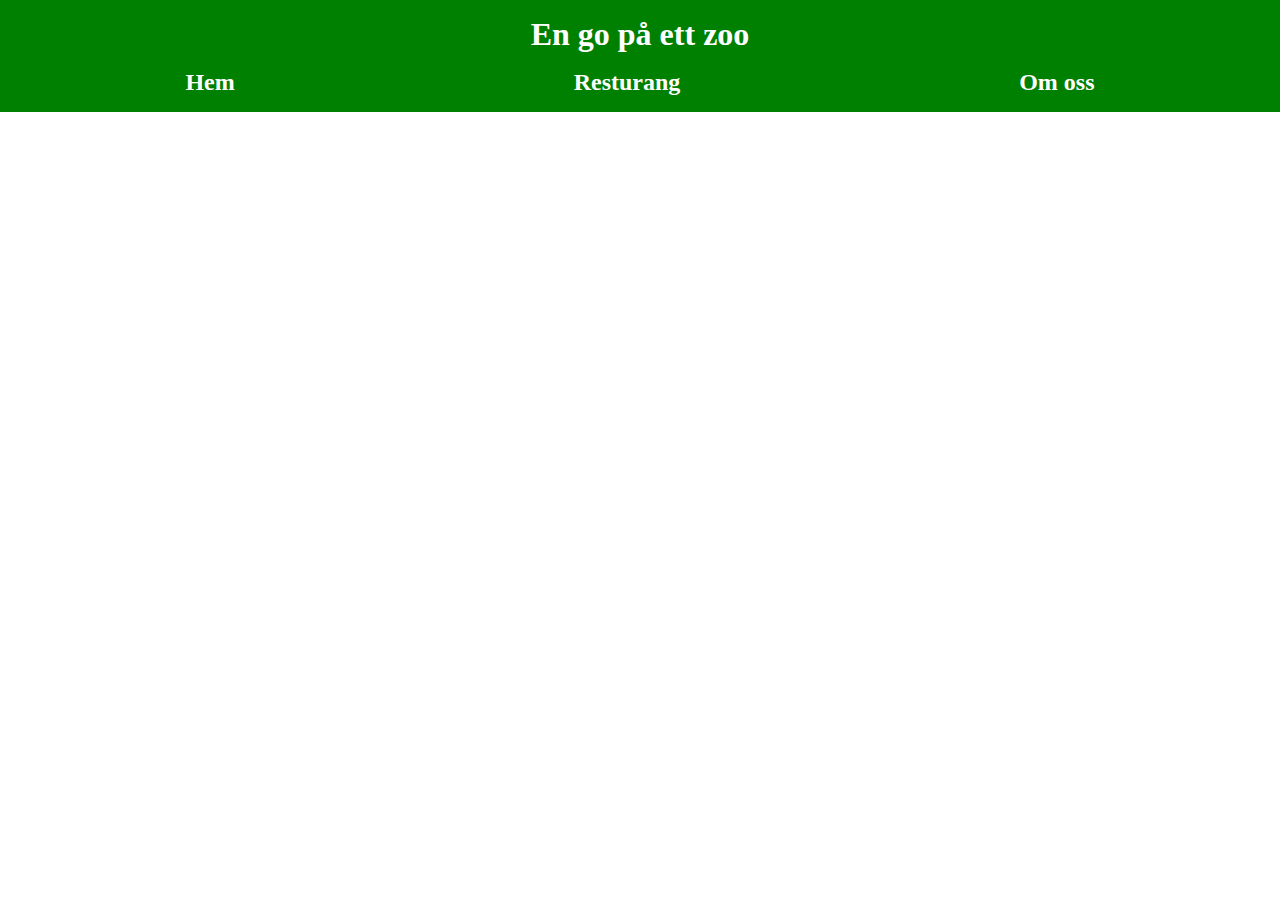
==== omOss.html @ 2e26b427 "2022-11-22" ====
<!DOCTYPE html>
<html lang="en">
<head>
    <meta charset="UTF-8">
    <meta http-equiv="X-UA-Compatible" content="IE=edge">
    <meta name="viewport" content="width=device-width, initial-scale=1.0">
    <title> En go på ett zoo </title>
    <link rel="stylesheet" href="css/style.css">
</head>

<body>
    <header> 

        <h1>En go på ett zoo</h1> 

        <nav>

            <h2 class="underRubrik"> 
                <a href="index.html" class="link">Hem</a>
            </h2>
            <h2 class="underRubrik"> 
                <a href="resturang.html" class="link">Resturang</a>
            </h2>
            <h2 class="underRubrik"> 
                <a href="omOss.html" class="link">Om oss</a>
            </h2>

         </nav>

    </header>

</body>

</html>
---- css/style.css ----
*{
    padding: 0;
    margin:0;
    box-sizing: border-box;
    text-decoration: none;
    
}

nav {
    display: flex;
    flex-direction: row;
    justify-content: space-around;
    align-items: center;
    padding: 1rem;
}


h1{
    display: flex;
    justify-content: center;
    padding-left: 1rem;
    padding-right: 1rem;
    padding-top: 1rem;
    color: white;
}

header{
    background-color:green;
}

a:link {
    color: white;
    font-family:'Times New Roman', Times, serif
}

a:visited{
    color: white;
}

a:hover{
    color: lightgreen;
}

a:active{
  
}
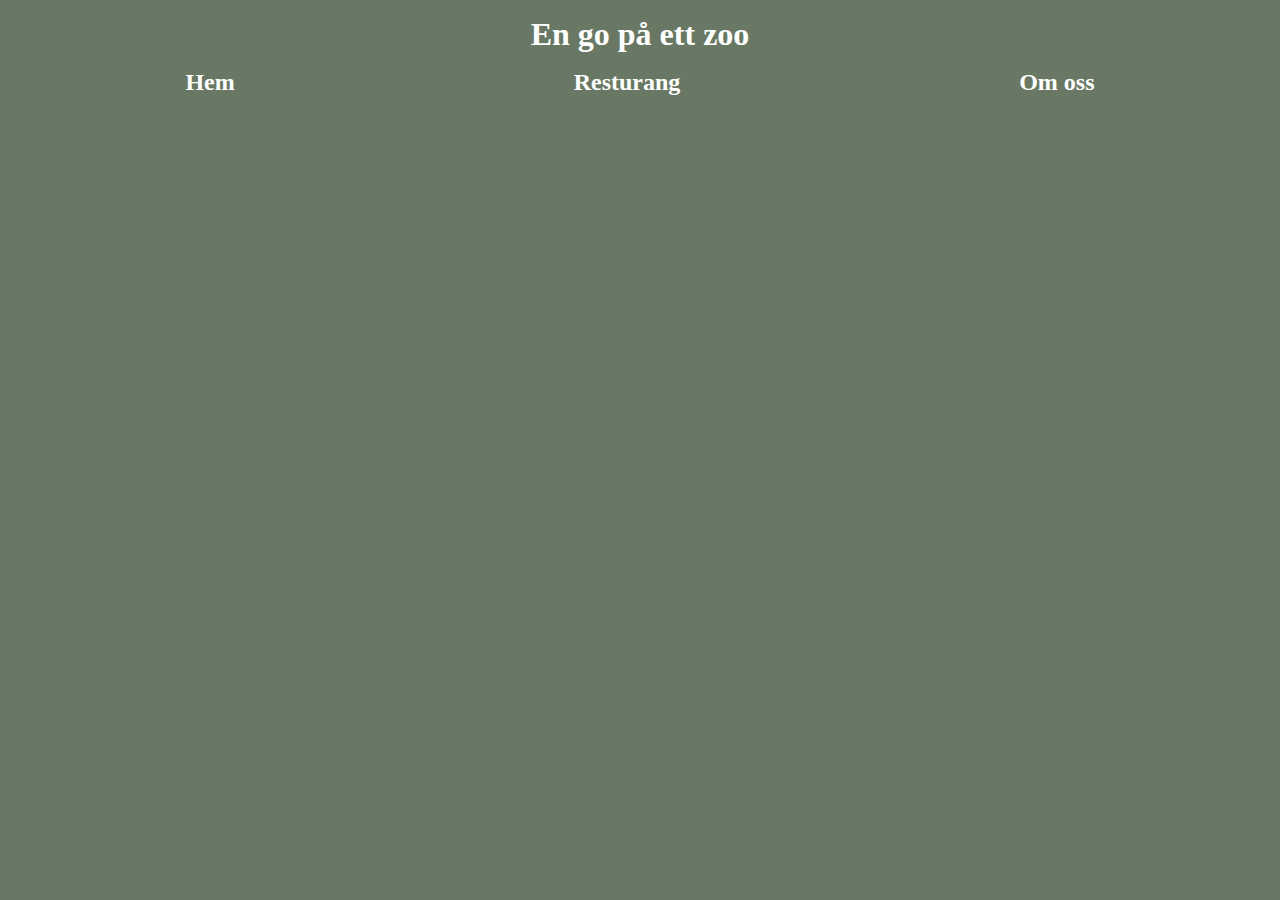
==== commit ef197cf0: "2022/11/29" ====
--- a/omOss.html
+++ b/omOss.html
@@ -9,9 +9,10 @@
 </head>
 
 <body>
+
     <header> 
 
-        <h1>En go på ett zoo</h1> 
+        <h1 id="topHeading">En go på ett zoo</h1> 
 
         <nav>
 
@@ -29,6 +30,7 @@
 
     </header>
 
+
 </body>
 
 </html>--- a/css/style.css
+++ b/css/style.css
@@ -15,7 +15,7 @@
 }
 
 
-h1{
+#topHeading{
     display: flex;
     justify-content: center;
     padding-left: 1rem;
@@ -24,8 +24,13 @@
     color: white;
 }
 
+#bottomHeading{
+    color: white;
+    padding:1rem;
+}
+
 header{
-    background-color:green;
+    background-color:#687864
 }
 
 a:link {
@@ -41,6 +46,82 @@
     color: lightgreen;
 }
 
-a:active{
-  
+body{
+background-color: #687864;
+height: 15vh;
+
+}
+
+#gridWrapperIndex{
+    display: grid;
+    grid-template-columns: 1fr 1fr;
+    grid-template-rows: 1fr 1fr 1fr;
+    grid-template-areas: 
+    "s1 s2" 
+    "s3 s4"
+    "s5 s6";
+    height: 300vh;
+    gap: 1rem;
+}
+
+footer{
+
+    background-color: #687864;  
+    height: 15vh;
+}
+
+
+#s1{
+    display: flex;
+    background-color:#8FC1E3;
+    justify-content: center;
+    align-items: center;
+
+}
+#s2{
+    display: flex;
+    background-color:  #8FC1E3;
+
+}
+#s3{
+    display: flex;
+    background-color: #8FC1E3;
+
+}
+#s4{
+    display: flex;
+    background-color: #8FC1E3;
+    justify-content: center;
+    align-items: center;
+}
+#s5{
+    display: flex;
+    background-color:  #8FC1E3;
+    justify-content: center;
+    align-items: center;;
+}
+#s6{
+
+    display: flex;
+    background-color:  #8FC1E3;
+}
+
+#headingOverGridSection{
+
+    display: flex;
+    position: absolute;
+    justify-content: center 
+
+}
+
+#pandaImg{
+
+    width: 750px;
+
+}
+
+.animalHeading{
+
+    color: #317083;
+    font-size: 40px;
 }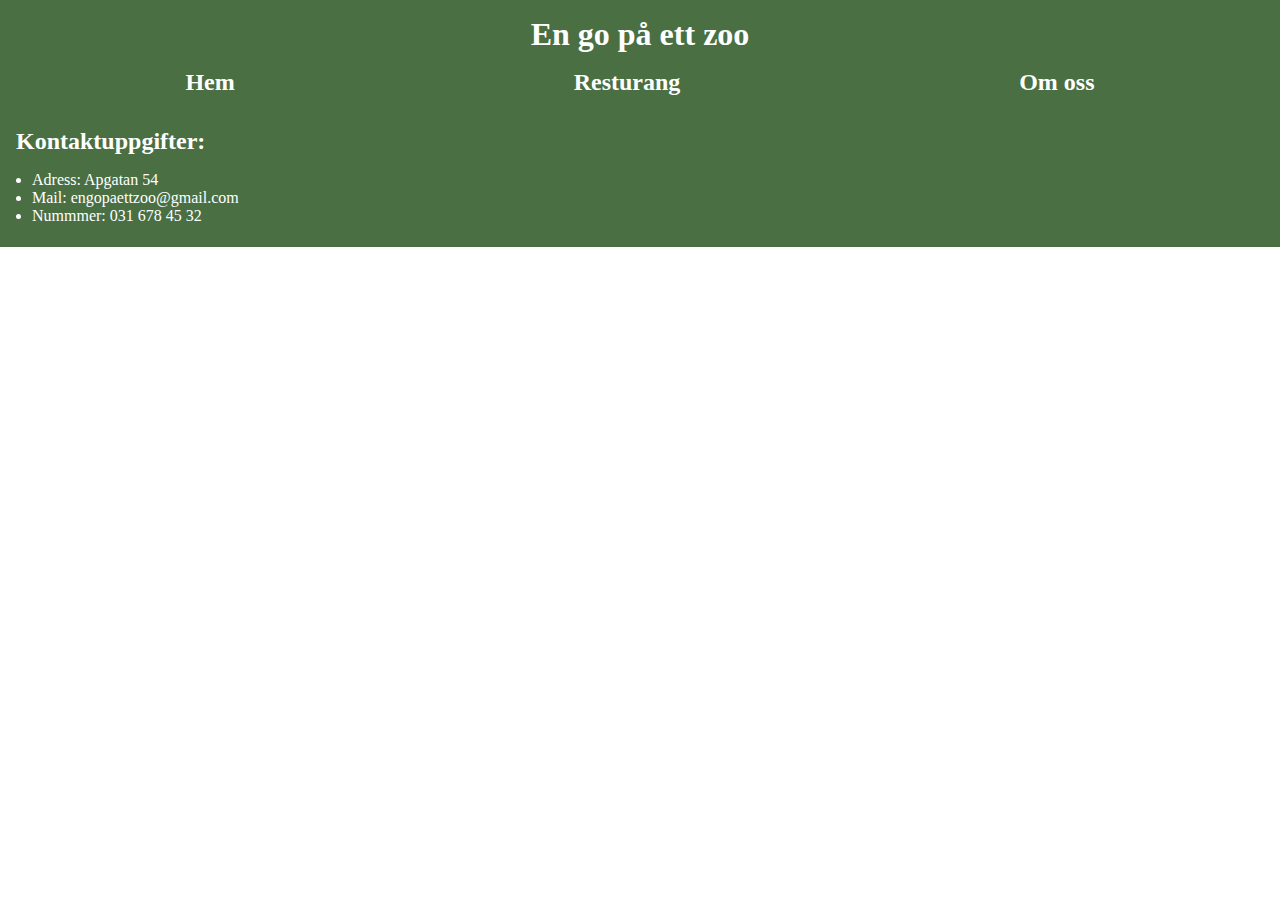
==== commit e932d6c4: "2022-12-9" ====
--- a/omOss.html
+++ b/omOss.html
@@ -11,11 +11,8 @@
 <body>
 
     <header> 
-
         <h1 id="topHeading">En go på ett zoo</h1> 
-
         <nav>
-
             <h2 class="underRubrik"> 
                 <a href="index.html" class="link">Hem</a>
             </h2>
@@ -25,10 +22,17 @@
             <h2 class="underRubrik"> 
                 <a href="omOss.html" class="link">Om oss</a>
             </h2>
+         </nav>
+    </header>
 
-         </nav>
-
-    </header>
+    <footer>
+        <h2 id="bottomHeading">Kontaktuppgifter:</h2>
+        <ul id="contactList"> 
+            <li> Adress: Apgatan 54</li>
+            <li> Mail: engopaettzoo@gmail.com </li>
+            <li> Nummmer: 031 678 45 32</li>
+        </ul>
+    </footer>
 
 
 </body>
--- a/css/style.css
+++ b/css/style.css
@@ -30,7 +30,7 @@
 }
 
 header{
-    background-color:#687864
+    background-color:#496f43;
 }
 
 a:link {
@@ -47,81 +47,246 @@
 }
 
 body{
-background-color: #687864;
-height: 15vh;
-
+background-color:white;
 }
 
 #gridWrapperIndex{
     display: grid;
-    grid-template-columns: 1fr 1fr;
-    grid-template-rows: 1fr 1fr 1fr;
+    grid-template-columns: 1fr 1fr 1fr 1fr;
+    grid-template-rows: 80vh 15vh 80vh 80vh 80vh 80vh;
+    grid-template-areas:
+    "s1 s2 s3 s4"
+    "sb sb sb sb"
+    "s5 s5 s6 s6"
+    "s7 s7 s8 s8"
+    "s9 s9 s10 s10"
+    "s11 s11 s12 s12"
+    ;
+    position: relative;
+}
+
+footer{
+    background-color:#496f43;
+    height: 15vh;
+}
+
+
+#s1{
+    background-image: url(..//img/animals/bildPaPanda.jpg);
+    background-size: 450px;
+    grid-area: s1;
+}
+#s2{
+    background-image: url(..//img/animals/bildPaGiraff.jpg);
+    background-size: 450px;
+    grid-area: s2;
+
+}
+#s3{
+    background-image: url(..//img/animals/bildPaGladaApor.jpg);
+    background-size: 430px;
+    grid-area: s3;
+
+}
+#s4{
+    background-image: url(..//img/animals/flamingoBild.jpg);
+    background-size: 430px;
+    grid-area: s4;
+}
+
+#s5{
+    grid-area: s5;
+}
+
+#s6{
+    grid-area: s6;
+    align-items: center;
+}
+
+#s7{
+    grid-area: s7;
+    align-items: center;
+
+}
+
+#s8{
+    grid-area: s8;
+}
+
+#s9{
+    grid-area: s9;
+}
+
+#s10{
+    grid-area: s10;
+    align-items: center;
+}
+
+#s11{
+    grid-area: s11;
+    align-items: center;
+}
+#s12{
+    grid-area: s12;
+}
+
+
+.animalSection{
+    display: flex;
+    background-color: #3a5836;
+    flex-direction: column;
+}
+
+#sb{
+    grid-area: sb;
+    background-color: #496f43;
+}
+
+
+#ourAnimalsSection{
+    position: absolute;
+    justify-items: center;
+    margin-left: 670px;
+    margin-top: 265px;
+}
+
+#ourAnimals{
+    font-size: 75px;
+    color: white ;
+
+}
+
+#contactList{
+    color: white;
+    margin-left: 2rem;
+}
+
+#bildPa2Pandor{
+    width: 700px;
+    border: 10px solid;
+    border-color: white;
+}
+
+h2{
+    color: white;
+}
+p{
+    color: white ;
+}
+
+.animalHeading{
+    font-size: 50px;
+    margin-top: 140px;   
+}
+
+.animalText{
+    font-size: 30px;
+    padding: 50px;
+}
+
+.centerImages{
+    display: flex;
+    justify-content: center;
+    align-items: center;
+}
+
+.bildPaDjur{
+    width: 700px;
+    border: 5px solid;
+    border-color: white;
+}
+
+#bildPaApa{
+    height: 630px;
+}
+
+#griddWrapperResturant{
+    display: grid;
+    grid-template-columns: 0.3fr 1fr 1fr 1fr 0.3fr;
+    grid-template-rows: 15vh 55vh 40vh 55vh 40vh;
     grid-template-areas: 
-    "s1 s2" 
-    "s3 s4"
-    "s5 s6";
-    height: 300vh;
-    gap: 1rem;
-}
-
-footer{
-
-    background-color: #687864;  
-    height: 15vh;
-}
-
-
-#s1{
-    display: flex;
-    background-color:#8FC1E3;
-    justify-content: center;
-    align-items: center;
-
-}
-#s2{
-    display: flex;
-    background-color:  #8FC1E3;
-
-}
-#s3{
-    display: flex;
-    background-color: #8FC1E3;
-
-}
-#s4{
-    display: flex;
-    background-color: #8FC1E3;
-    justify-content: center;
-    align-items: center;
-}
-#s5{
-    display: flex;
-    background-color:  #8FC1E3;
-    justify-content: center;
-    align-items: center;;
-}
-#s6{
-
-    display: flex;
-    background-color:  #8FC1E3;
-}
-
-#headingOverGridSection{
-
-    display: flex;
-    position: absolute;
-    justify-content: center 
-
-}
-
-#pandaImg{
-
-    width: 750px;
-
-}
-
-.animalHeading{
-
-    color: #317083;
+    ". . . . ."
+    ". sr1 sr2 sr3 ."
+    ". sr4 sr5 sr6 ."
+    ". sr7 sr8 sr9 ."
+    ". sr10 sr11 sr12 ."
+    ;
+    background-color: #3a5836;
+}
+
+#sr1{
+    grid-area: sr1;  
+}
+
+#sr2{
+    grid-area: sr2;
+}
+
+#sr3{
+    grid-area: sr3;
+}
+
+#sr4{
+    grid-area: sr4;
+    display: flex;
+    align-items: center;
+    flex-direction: column;
+}
+
+#sr5{
+    grid-area: sr5;
+    display: flex;
+    align-items: center;
+    flex-direction: column;
+
+}
+
+#sr6{
+    grid-area: sr6;
+    display: flex;
+    align-items:  center;
+    flex-direction: column;
+}
+
+#sr7{
+    grid-area: sr7;
+}
+
+#sr8{
+    grid-area: sr8;
+}
+
+#sr9{
+    grid-area: sr9;
+}
+
+#sr10{
+    grid-area: sr10;
+}
+
+#sr11{
+    grid-area: sr11;
+}
+
+#sr12{
+    grid-area: sr12;
+}
+
+.foodImages{
+
+    width: 350px;
+    height: 400px;
+    object-fit: cover;
+    border: solid white 5px
+}
+
+.foodHeader{
     font-size: 40px;
-}+}
+
+.foodText{
+    font-size: 23px;
+    padding: 20px;
+    text-align: center;
+}
+
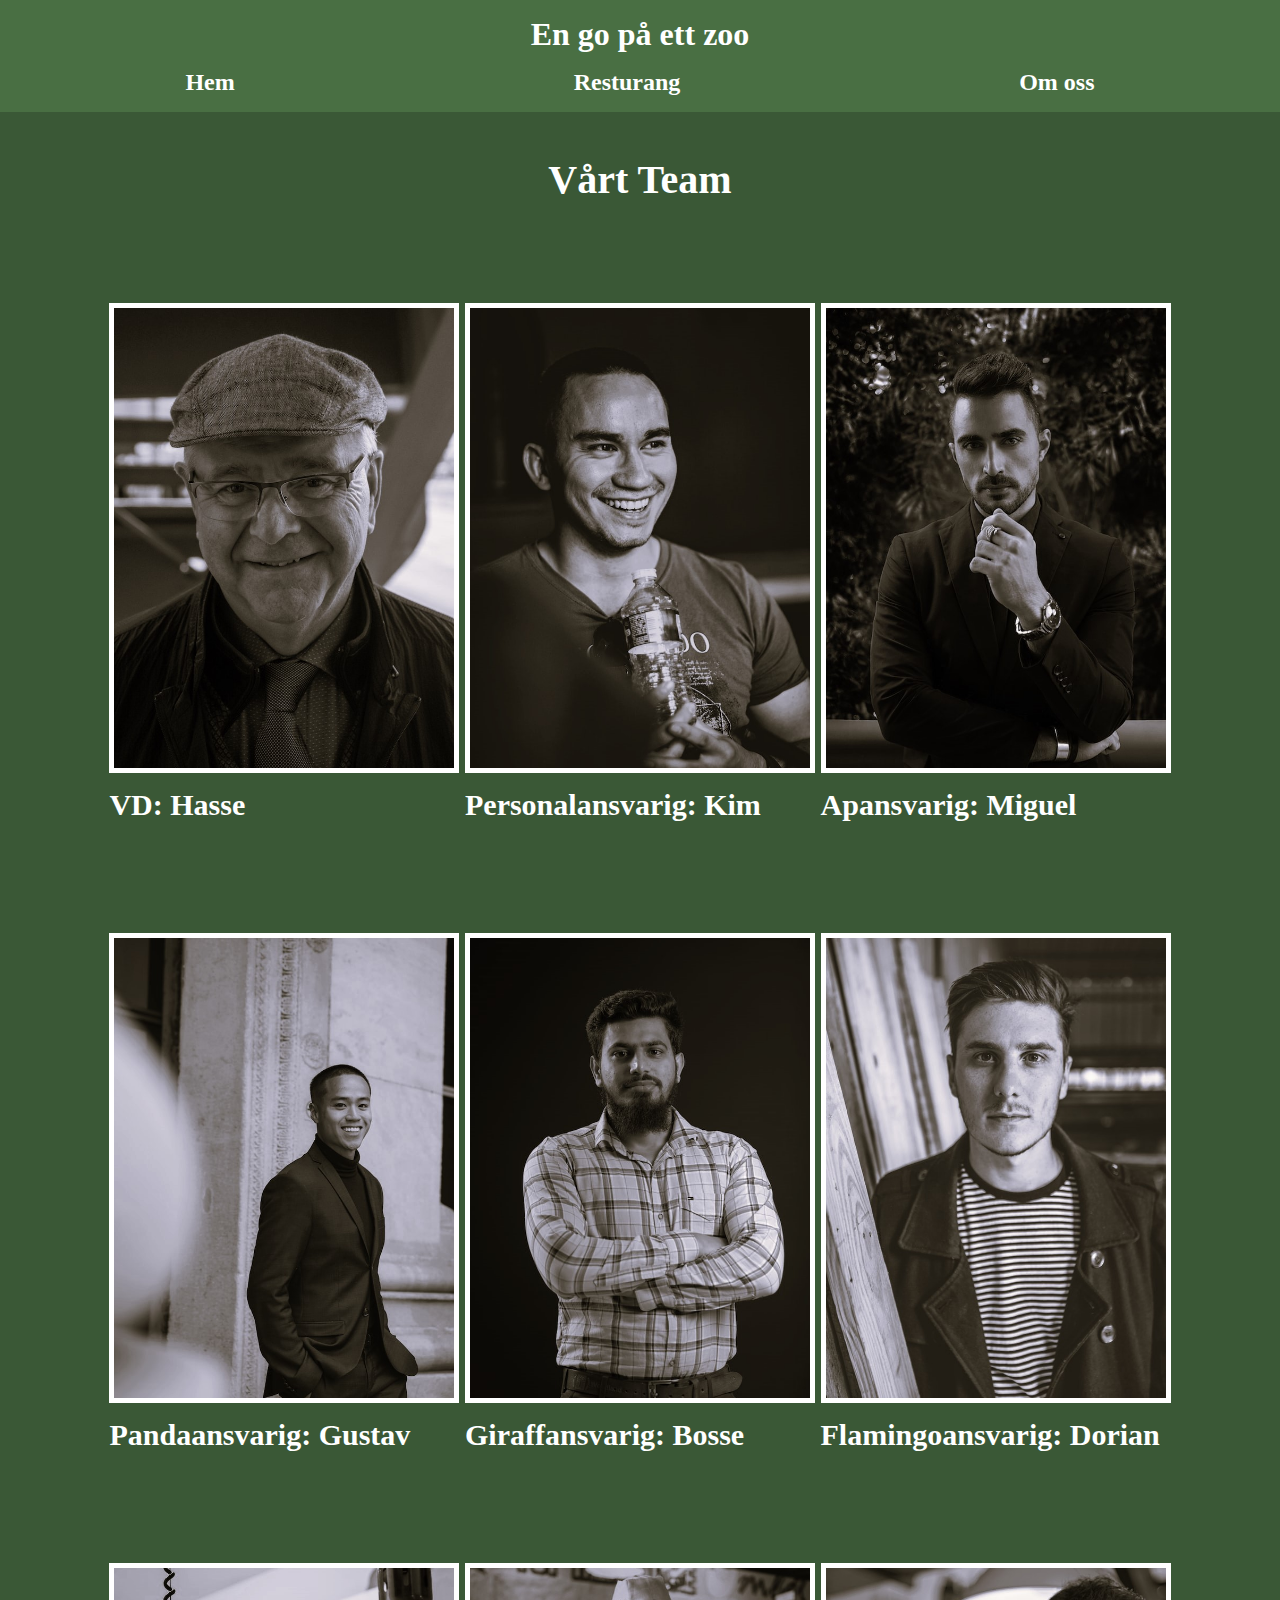
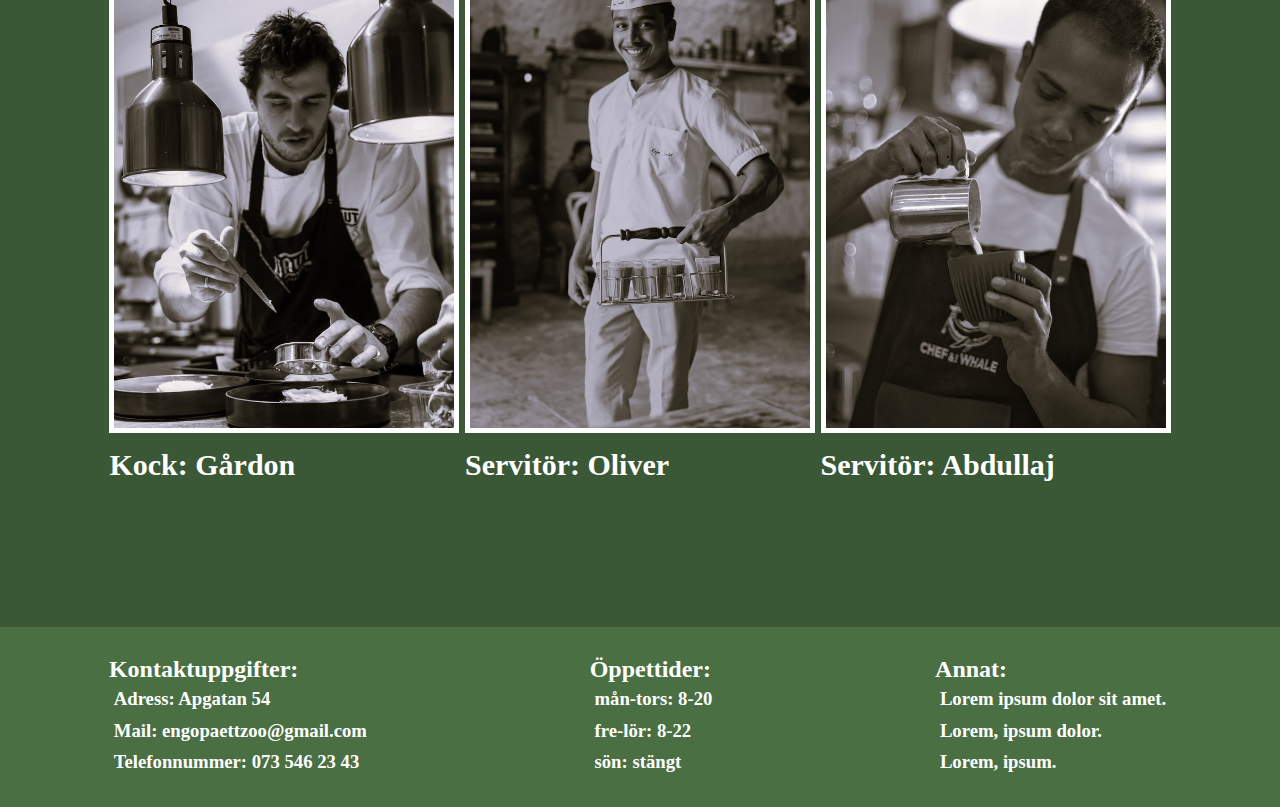
==== commit 567d1add: "2022-12-13" ====
--- a/omOss.html
+++ b/omOss.html
@@ -25,13 +25,86 @@
          </nav>
     </header>
 
+    <article id="gridWrapperOmOss">
+        
+        <section id="so1">
+            <h2 class="foodHeader">Vårt Team</h2>
+        </section>
+
+        <section class="centerImages" id="so2">
+            <img class="peopleImage" src="img//persons/VD.jpg" alt="bild på VD">
+            <h2 class="nameHeader">VD: Hasse</h2>
+        </section>
+        
+
+        <section class="centerImages" id="so3">
+            <img class="peopleImage" src="img//persons/Personal ansvarig.jpg" alt="bild på Personalansvarig">
+            <h2 class="nameHeader">Personalansvarig: Kim </h2>
+        </section>
+
+
+        <section class="centerImages" id="so4">
+            <img class="peopleImage" src="img//persons/apansvarig.jpg" alt="bild på apansvarig">
+            <h2 class="nameHeader">Apansvarig: Miguel</h2>
+        </section>
+
+        
+        <section class="centerImages" id="so5">
+            <img class="peopleImage" src="img//persons/pandaansvarig.jpg" alt="bild på pandaansvarig">
+            <h2 class="nameHeader">Pandaansvarig: Gustav</h2>
+        </section>
+
+        <section class="centerImages" id="so6">
+            <img class="peopleImage" src="img//persons/giraffansvarig.jpg" alt="bild på giraffansvarig">
+            <h2 class="nameHeader">Giraffansvarig: Bosse</h2>
+        </section>
+
+        <section class="centerImages" id="so7">
+            <img class="peopleImage" src="img//persons/flamingoansvarig.jpg" alt="bild på flamingoansvarig">
+            <h2 class="nameHeader">Flamingoansvarig: Dorian </h2>
+        </section>
+
+
+        <section class="centerImages" id="so8">
+            <img class="peopleImage" src="img//persons/kock.jpg" alt="bild på kock">
+            <h2 class="nameHeader">Kock: Gårdon</h2>
+        </section>
+
+
+        <section class="centerImages" id="so9">
+            <img class="peopleImage" src="img//persons/servitor.jpg" alt="bild på servitor">
+            <h2 class="nameHeader">Servitör: Oliver</h2>
+        </section>
+
+        <section class="centerImages" id="so10">
+            <img class="peopleImage" src="img//persons/servitor2.jpg" alt="bild på servitor">
+            <h2 class="nameHeader">Servitör: Abdullaj </h2>
+        </section>
+
+    </article>
+
     <footer>
-        <h2 id="bottomHeading">Kontaktuppgifter:</h2>
-        <ul id="contactList"> 
-            <li> Adress: Apgatan 54</li>
-            <li> Mail: engopaettzoo@gmail.com </li>
-            <li> Nummmer: 031 678 45 32</li>
-        </ul>
+        <section>
+            <h2 class="bottomHeading">Kontaktuppgifter:</h2>
+            <h3>Adress: Apgatan 54</h3>
+            <h3>Mail: engopaettzoo@gmail.com</h3>
+            <h3>Telefonnummer: 073 546 23 43</h3>
+        </section>
+
+        <section>
+            <h2 class="bottomHeading">Öppettider:</h2>
+            <h3>mån-tors: 8-20</h3>
+            <h3>fre-lör: 8-22</h3>
+            <h3>sön: stängt</h3>
+        </section>
+        
+        <section>
+            <h2 class="bottomHeading">Annat:</h2>
+            <h3>Lorem ipsum dolor sit amet.</h3>
+            <h3>Lorem, ipsum dolor.</h3>
+            <h3>Lorem, ipsum.</h3>
+        </section>
+
     </footer>
 
 
--- a/css/style.css
+++ b/css/style.css
@@ -24,13 +24,10 @@
     color: white;
 }
 
-#bottomHeading{
-    color: white;
-    padding:1rem;
-}
-
 header{
     background-color:#496f43;
+    align-items: center;
+    justify-content: center;
 }
 
 a:link {
@@ -44,10 +41,6 @@
 
 a:hover{
     color: lightgreen;
-}
-
-body{
-background-color:white;
 }
 
 #gridWrapperIndex{
@@ -62,14 +55,15 @@
     "s9 s9 s10 s10"
     "s11 s11 s12 s12"
     ;
-    position: relative;
 }
 
 footer{
     background-color:#496f43;
-    height: 15vh;
-}
-
+    height: 20vh;
+    display: flex;
+    justify-content: space-around;
+    align-items: center
+}
 
 #s1{
     background-image: url(..//img/animals/bildPaPanda.jpg);
@@ -170,6 +164,12 @@
 h2{
     color: white;
 }
+
+h3{
+    color: white;
+    padding: 0.3rem;
+}
+
 p{
     color: white ;
 }
@@ -203,9 +203,9 @@
 #griddWrapperResturant{
     display: grid;
     grid-template-columns: 0.3fr 1fr 1fr 1fr 0.3fr;
-    grid-template-rows: 15vh 55vh 40vh 55vh 40vh;
+    grid-template-rows: 15vh 55vh 25vh 55vh 25vh;
     grid-template-areas: 
-    ". . . . ."
+    "srh srh srh srh srh"
     ". sr1 sr2 sr3 ."
     ". sr4 sr5 sr6 ."
     ". sr7 sr8 sr9 ."
@@ -214,6 +214,13 @@
     background-color: #3a5836;
 }
 
+#srh{
+    grid-area: srh;
+    display: flex;
+    align-items: center;
+    justify-content: center;
+}
+
 #sr1{
     grid-area: sr1;  
 }
@@ -262,18 +269,27 @@
 
 #sr10{
     grid-area: sr10;
+    display: flex;
+    align-items: center;
+    flex-direction: column;
 }
 
 #sr11{
     grid-area: sr11;
+    display: flex;
+    align-items: center;
+    flex-direction: column;
+
 }
 
 #sr12{
     grid-area: sr12;
+    display: flex;
+    align-items:  center;
+    flex-direction: column;
 }
 
 .foodImages{
-
     width: 350px;
     height: 400px;
     object-fit: cover;
@@ -290,3 +306,87 @@
     text-align: center;
 }
 
+#menuHeader{
+    font-size: 50px;
+}
+
+#gridWrapperOmOss{
+    display: grid;
+    grid-template-columns: 0.3fr 1fr 1fr 1fr 0.3fr;
+    grid-template-rows: 15vh 70vh 70vh 70vh 10vh;
+    grid-template-areas: 
+    "so1 so1 so1 so1 so1"
+    ". so2 so3 so4 ."
+    ". so5 so6 so7 ."
+    ". so8 so9 so10 ."
+    ". . . . .";
+    background-color: #3a5836;
+}
+
+#so1{
+    grid-area: so1;
+    display: flex;
+    align-items: center;
+    justify-content: center;
+}
+
+#so2{
+    grid-area: so2;
+    flex-direction: column;
+}
+
+#so3{
+    grid-area: so3;
+    flex-direction: column;
+}
+
+#so4{
+    grid-area: so4;
+    flex-direction: column;
+}
+
+#so5{
+    grid-area: so5;
+    flex-direction: column;
+}
+
+#so6{
+    grid-area: so6;
+    flex-direction: column;
+}
+
+#so7{
+    grid-area: so7;
+    flex-direction: column;
+}
+
+#so8{
+    grid-area: so8;
+    flex-direction: column;
+}
+
+#so9{
+    grid-area: so9;
+    flex-direction: column;
+}
+
+
+#so10{
+    grid-area: so10;
+    flex-direction: column;
+}
+
+
+.peopleImage{
+    width: 350px;
+    height: 470px;
+    object-fit: cover;
+    border: solid white 5px;
+}
+
+.nameHeader{
+    font-size: 30px;
+    margin-top: 15px;
+    margin-top: 15px;
+    width: 350px;
+}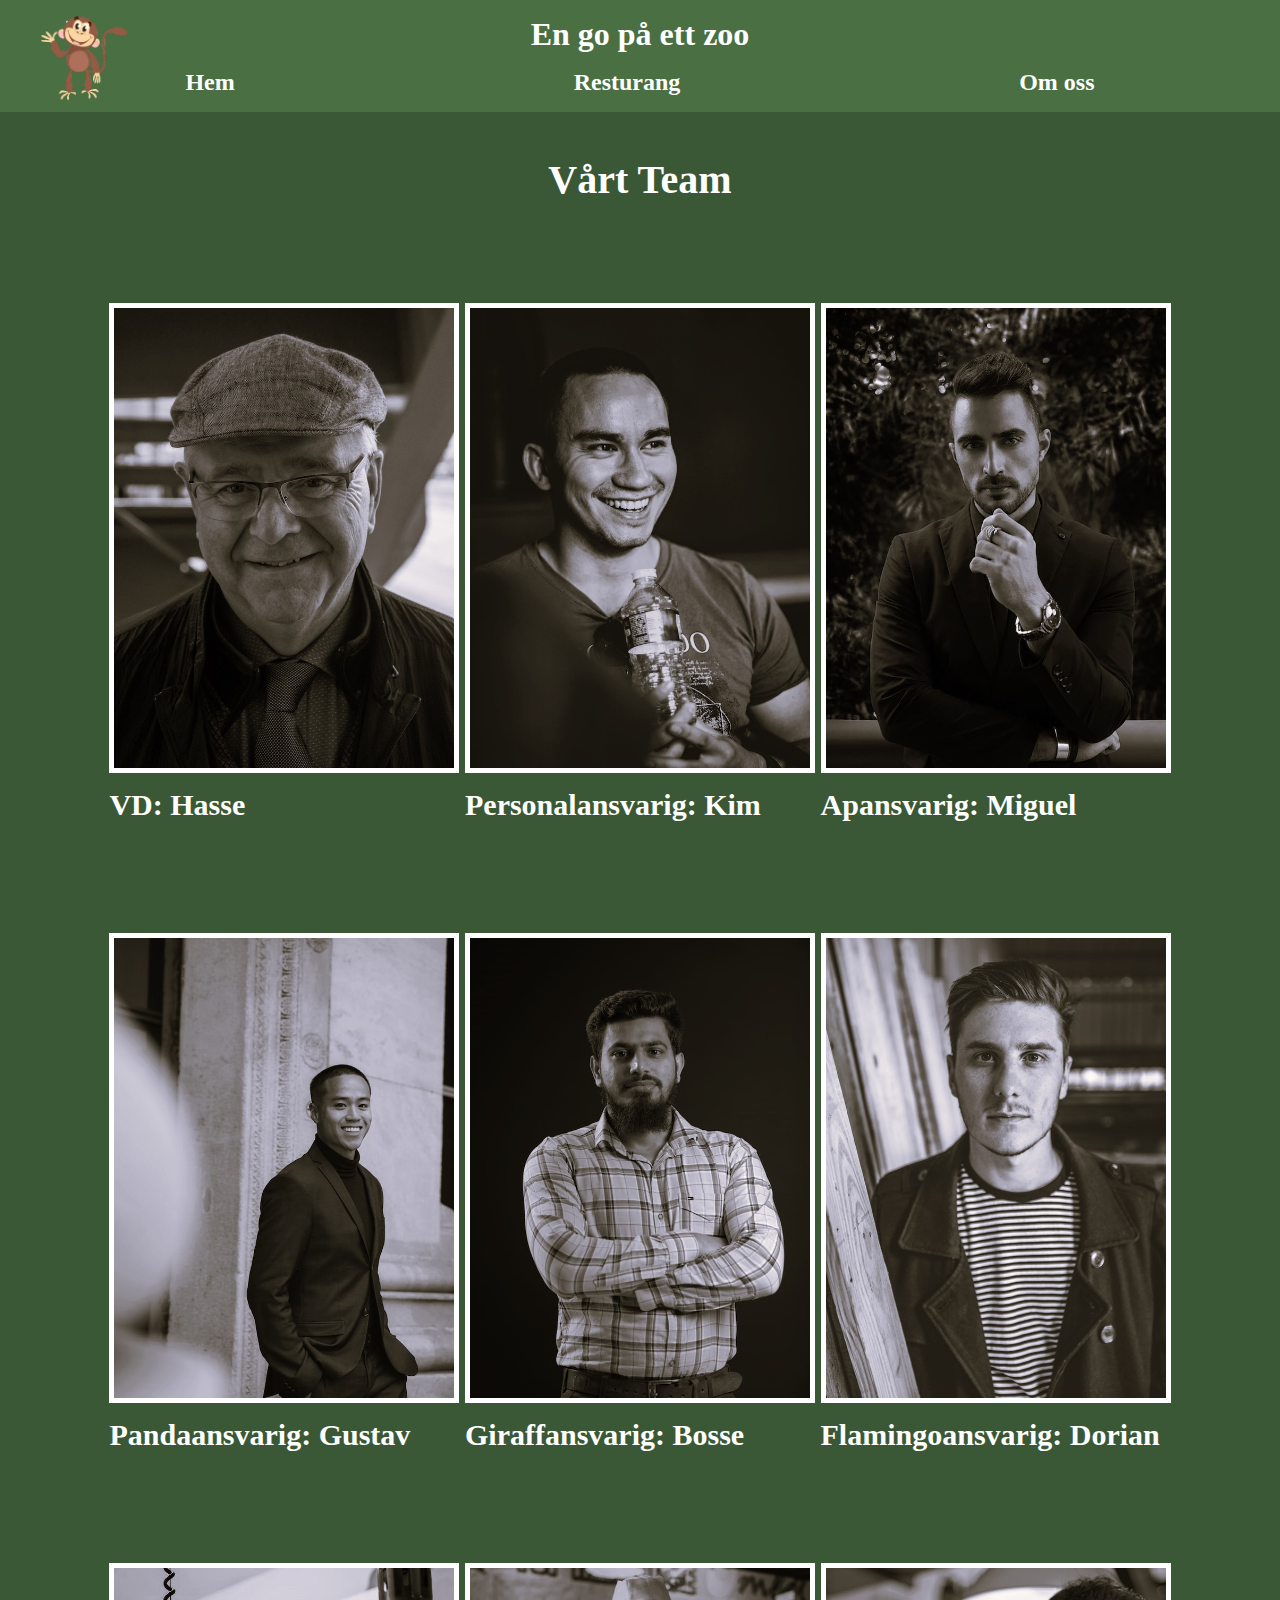
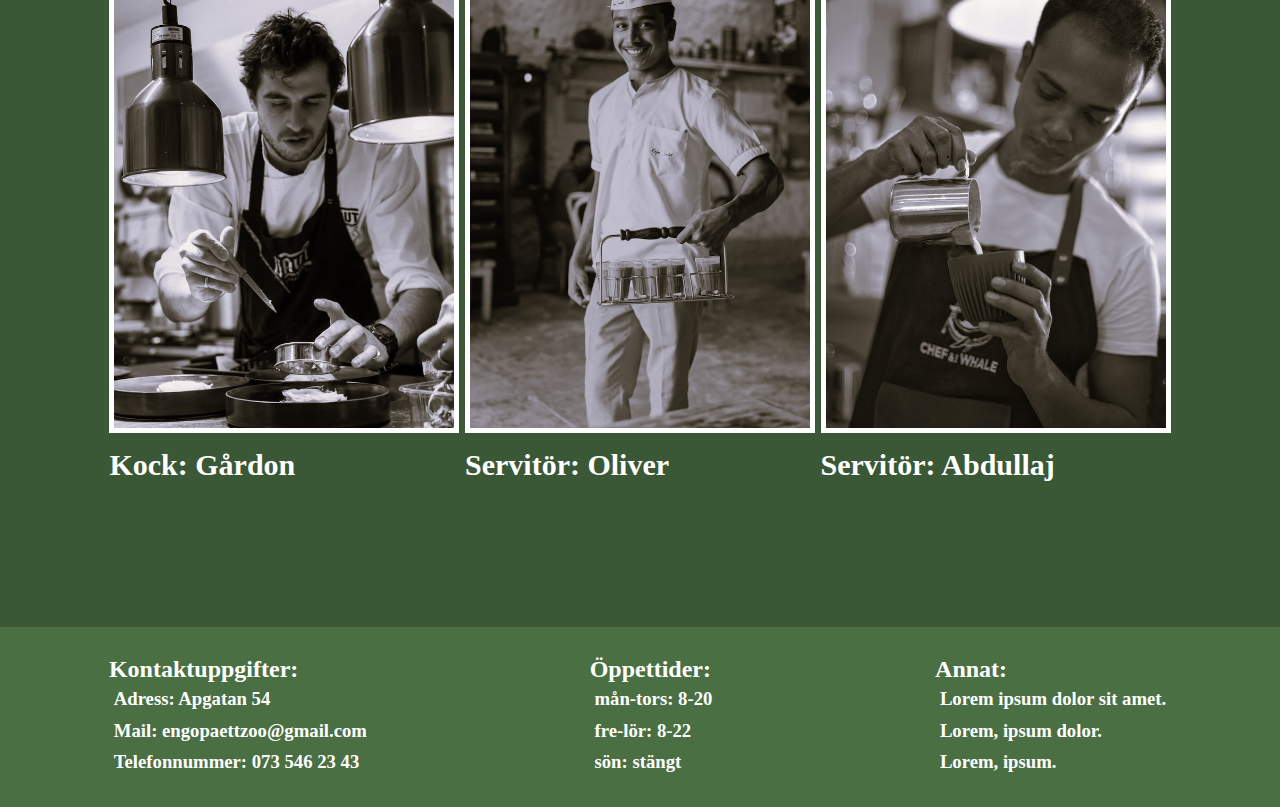
==== commit 64b26b19: "2023-01-05" ====
--- a/omOss.html
+++ b/omOss.html
@@ -12,17 +12,20 @@
 
     <header> 
         <h1 id="topHeading">En go på ett zoo</h1> 
+        <img id="logoLeft" src="img/logtyp4.png" alt="logo">
         <nav>
+
             <h2 class="underRubrik"> 
-                <a href="index.html" class="link">Hem</a>
+                <a href="index.html">Hem</a>
             </h2>
             <h2 class="underRubrik"> 
-                <a href="resturang.html" class="link">Resturang</a>
+                <a href="resturang.html">Resturang</a>
             </h2>
             <h2 class="underRubrik"> 
-                <a href="omOss.html" class="link">Om oss</a>
+                <a href="omOss.html">Om oss</a>
             </h2>
-         </nav>
+        
+        </nav>
     </header>
 
     <article id="gridWrapperOmOss">
@@ -84,6 +87,7 @@
     </article>
 
     <footer>
+        
         <section>
             <h2 class="bottomHeading">Kontaktuppgifter:</h2>
             <h3>Adress: Apgatan 54</h3>
--- a/css/style.css
+++ b/css/style.css
@@ -67,24 +67,24 @@
 
 #s1{
     background-image: url(..//img/animals/bildPaPanda.jpg);
-    background-size: 450px;
+    background-size: 28rem;
     grid-area: s1;
 }
 #s2{
     background-image: url(..//img/animals/bildPaGiraff.jpg);
-    background-size: 450px;
+    background-size: 28rem;
     grid-area: s2;
 
 }
 #s3{
     background-image: url(..//img/animals/bildPaGladaApor.jpg);
-    background-size: 430px;
+    background-size: 28rem;
     grid-area: s3;
 
 }
 #s4{
     background-image: url(..//img/animals/flamingoBild.jpg);
-    background-size: 430px;
+    background-size: 28rem;
     grid-area: s4;
 }
 
@@ -140,12 +140,12 @@
 #ourAnimalsSection{
     position: absolute;
     justify-items: center;
-    margin-left: 670px;
-    margin-top: 265px;
+    margin-left: 41.875rem;
+    margin-top: 16.563rem;
 }
 
 #ourAnimals{
-    font-size: 75px;
+    font-size: 4.688rem;
     color: white ;
 
 }
@@ -153,12 +153,6 @@
 #contactList{
     color: white;
     margin-left: 2rem;
-}
-
-#bildPa2Pandor{
-    width: 700px;
-    border: 10px solid;
-    border-color: white;
 }
 
 h2{
@@ -175,13 +169,13 @@
 }
 
 .animalHeading{
-    font-size: 50px;
-    margin-top: 140px;   
+    font-size: 3.125rem;
+    margin-top: 8.75rem;   
 }
 
 .animalText{
-    font-size: 30px;
-    padding: 50px;
+    font-size: 1.875rem;
+    padding: 3.125rem;
 }
 
 .centerImages{
@@ -190,13 +184,13 @@
     align-items: center;
 }
 
-.bildPaDjur{
-    width: 700px;
-    border: 5px solid;
+.pictureOfAnimal{
+    width: 43.75rem;
+    border: 0.313rem solid;
     border-color: white;
 }
 
-#bildPaApa{
+#pictureOfMonkey{
     height: 630px;
 }
 
@@ -290,24 +284,24 @@
 }
 
 .foodImages{
-    width: 350px;
-    height: 400px;
+    width: 21.875rem;
+    height: 25rem;
     object-fit: cover;
-    border: solid white 5px
+    border: solid white 0.313rem
 }
 
 .foodHeader{
-    font-size: 40px;
+    font-size: 2.5rem;
 }
 
 .foodText{
-    font-size: 23px;
-    padding: 20px;
+    font-size: 1.438rem;
+    padding: 1.25rem;
     text-align: center;
 }
 
 #menuHeader{
-    font-size: 50px;
+    font-size: 3.125rem;
 }
 
 #gridWrapperOmOss{
@@ -376,17 +370,23 @@
     flex-direction: column;
 }
 
-
 .peopleImage{
-    width: 350px;
-    height: 470px;
+    width: 21.875rem;
+    height: 29.375rem;
     object-fit: cover;
-    border: solid white 5px;
+    border: solid white 0.313rem;
 }
 
 .nameHeader{
-    font-size: 30px;
-    margin-top: 15px;
-    margin-top: 15px;
-    width: 350px;
-}+    font-size: 1.875rem;
+    margin-top: 0.938rem;
+    margin-top: 0.938rem;
+    width: 21.875rem;
+}
+
+#logoLeft{
+    width: 7.5rem;
+    position: absolute;
+    margin-top: -3.75rem;
+    margin-left: 1.25rem;
+}
